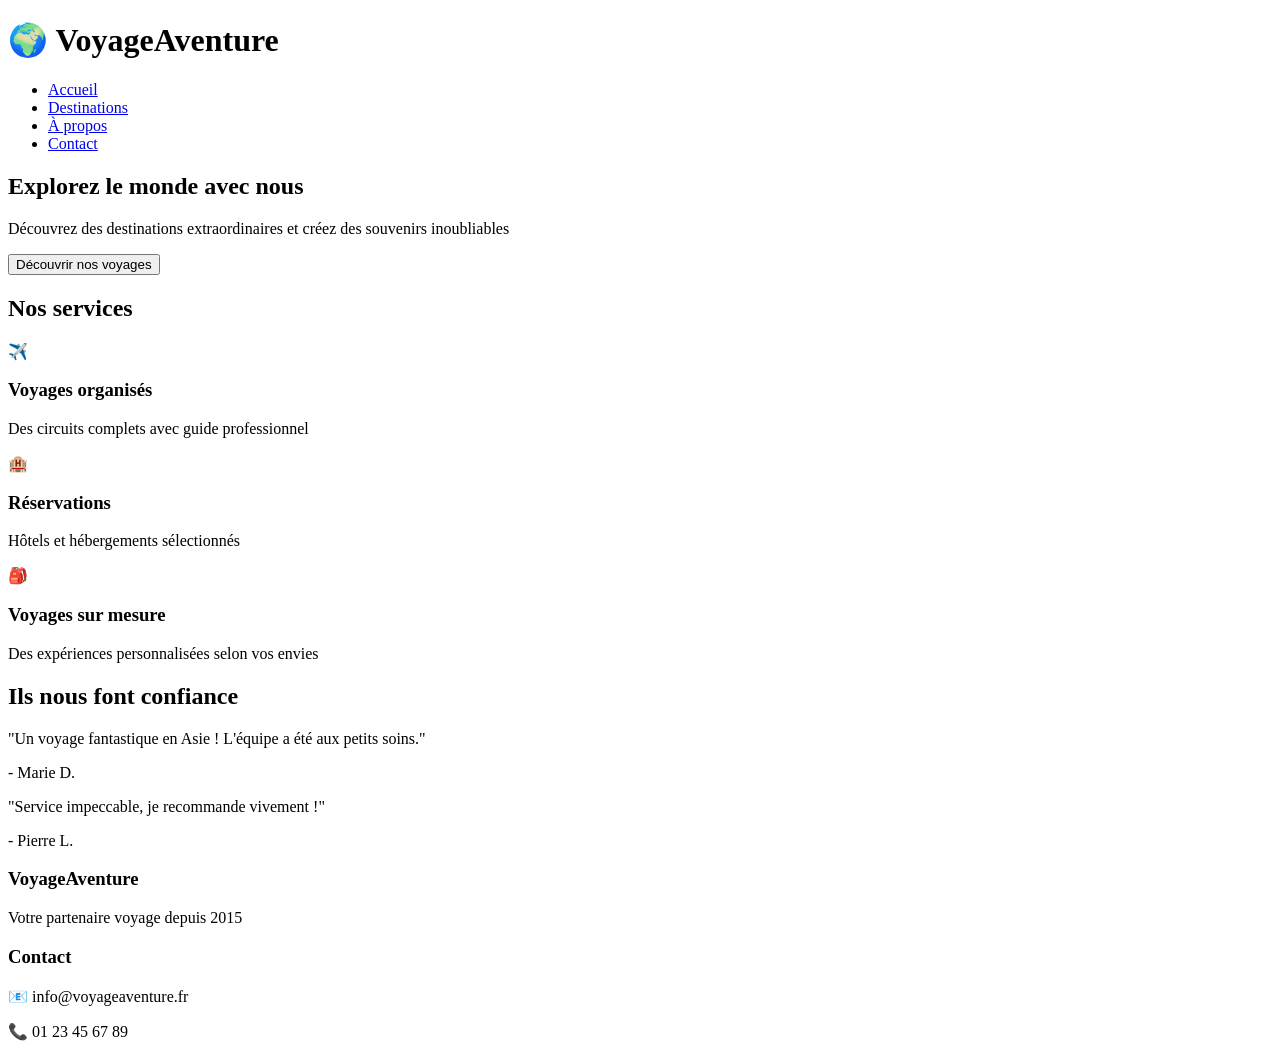
==== index.html @ 987fd785 "ajout des fichiers de base/ architecture du projet" ====
<!DOCTYPE html>
<html lang="fr">
<head>
    <meta charset="UTF-8">
    <meta name="viewport" content="width=device-width, initial-scale=1.0">
    <title>VoyageAventure - Accueil</title>
    <link rel="stylesheet" href="css/styles.css">
</head>
<body>
    <header class="site-header">
        <div class="container">
            <h1 class="logo">🌍 VoyageAventure</h1>
            <nav class="main-nav">
                <ul class="nav-list">
                    <li><a href="index.html" class="nav-link active">Accueil</a></li>
                    <li><a href="destinations.html" class="nav-link">Destinations</a></li>
                    <li><a href="apropos.html" class="nav-link">À propos</a></li>
                    <li><a href="contact.html" class="nav-link">Contact</a></li>
                </ul>
            </nav>
        </div>
    </header>

    <section class="hero">
        <div class="container">
            <div class="hero-content">
                <h2 class="hero-title">Explorez le monde avec nous</h2>
                <p class="hero-subtitle">Découvrez des destinations extraordinaires et créez des souvenirs inoubliables</p>
                <button class="cta-button">Découvrir nos voyages</button>
            </div>
        </div>
    </section>

    <section class="services">
        <div class="container">
            <h2 class="section-title">Nos services</h2>
            <div class="services-grid">
                <div class="service-card">
                    <div class="service-icon">✈️</div>
                    <h3 class="service-title">Voyages organisés</h3>
                    <p class="service-description">Des circuits complets avec guide professionnel</p>
                </div>
                <div class="service-card">
                    <div class="service-icon">🏨</div>
                    <h3 class="service-title">Réservations</h3>
                    <p class="service-description">Hôtels et hébergements sélectionnés</p>
                </div>
                <div class="service-card">
                    <div class="service-icon">🎒</div>
                    <h3 class="service-title">Voyages sur mesure</h3>
                    <p class="service-description">Des expériences personnalisées selon vos envies</p>
                </div>
            </div>
        </div>
    </section>

    <section class="testimonials">
        <div class="container">
            <h2 class="section-title">Ils nous font confiance</h2>
            <div class="testimonials-grid">
                <div class="testimonial-card">
                    <p class="testimonial-text">"Un voyage fantastique en Asie ! L'équipe a été aux petits soins."</p>
                    <p class="testimonial-author">- Marie D.</p>
                </div>
                <div class="testimonial-card">
                    <p class="testimonial-text">"Service impeccable, je recommande vivement !"</p>
                    <p class="testimonial-author">- Pierre L.</p>
                </div>
            </div>
        </div>
    </section>

    <footer class="site-footer">
        <div class="container">
            <div class="footer-content">
                <div class="footer-section">
                    <h3>VoyageAventure</h3>
                    <p>Votre partenaire voyage depuis 2015</p>
                </div>
                <div class="footer-section">
                    <h3>Contact</h3>
                    <p>📧 info@voyageaventure.fr</p>
                    <p>📞 01 23 45 67 89</p>
                </div>
            </div>
        </div>
    </footer>
</body>
</html>
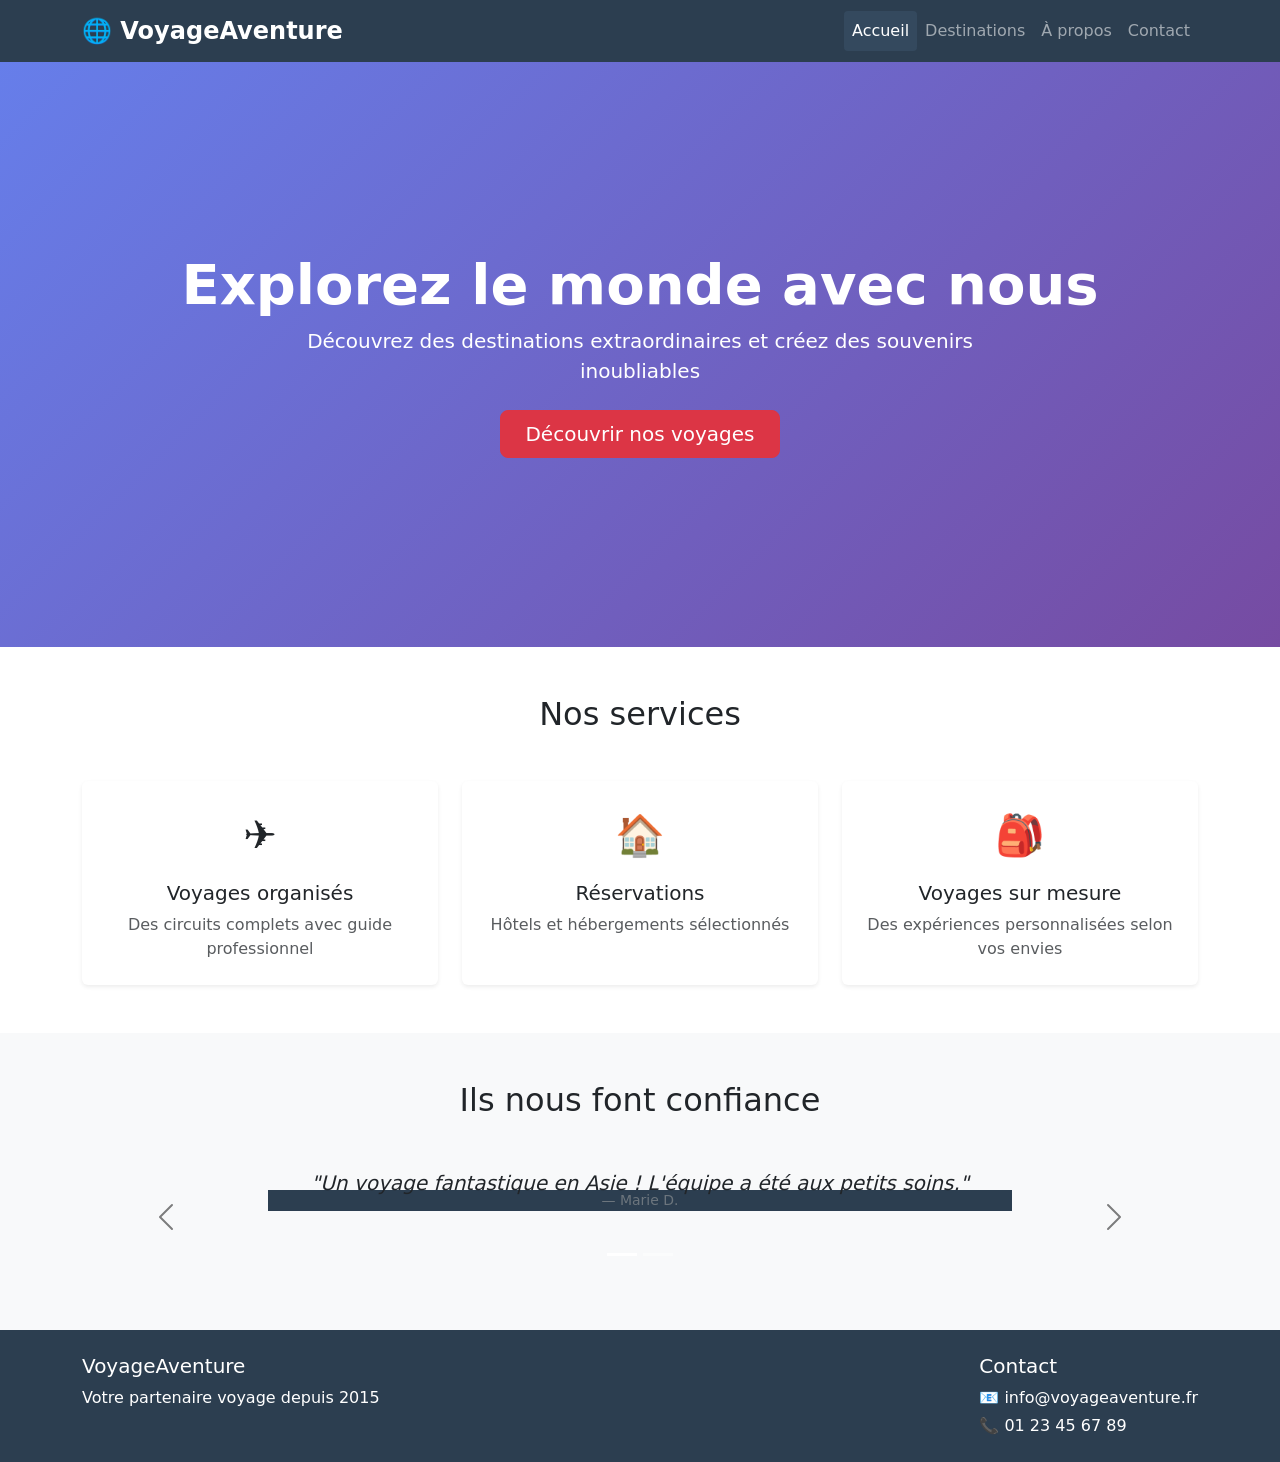
==== commit 9bd1d51e: "Migration accueil vers Bootstrap 5" ====
--- a/index.html
+++ b/index.html
@@ -1,89 +1,167 @@
 <!DOCTYPE html>
 <html lang="fr">
 <head>
-    <meta charset="UTF-8">
-    <meta name="viewport" content="width=device-width, initial-scale=1.0">
-    <title>VoyageAventure - Accueil</title>
-    <link rel="stylesheet" href="css/styles.css">
+  <meta charset="UTF-8">
+  <meta name="viewport" content="width=device-width, initial-scale=1.0">
+  <title>VoyageAventure - Accueil</title>
+
+  <link rel="stylesheet" href="https://cdn.jsdelivr.net/npm/bootstrap@5.3.3/dist/css/bootstrap.min.css">
+  <link rel="stylesheet" href="css/commun.css">
+  <link rel="stylesheet" href="css/accueil.css">
 </head>
 <body>
-    <header class="site-header">
-        <div class="container">
-            <h1 class="logo">🌍 VoyageAventure</h1>
-            <nav class="main-nav">
-                <ul class="nav-list">
-                    <li><a href="index.html" class="nav-link active">Accueil</a></li>
-                    <li><a href="destinations.html" class="nav-link">Destinations</a></li>
-                    <li><a href="apropos.html" class="nav-link">À propos</a></li>
-                    <li><a href="contact.html" class="nav-link">Contact</a></li>
-                </ul>
-            </nav>
+
+  <!-- NAVIGATION : composant partagé, identique sur les 4 pages -->
+  <header>
+    <nav class="navbar navbar-expand-lg navbar-dark sticky-top">
+      <div class="container">
+        <a class="navbar-brand" href="index.html">&#127760; VoyageAventure</a>
+
+        <button class="navbar-toggler" type="button" data-bs-toggle="collapse"
+                data-bs-target="#navPrincipale" aria-controls="navPrincipale"
+                aria-expanded="false" aria-label="Basculer la navigation">
+          <span class="navbar-toggler-icon"></span>
+        </button>
+
+        <div class="collapse navbar-collapse" id="navPrincipale">
+          <ul class="navbar-nav ms-auto">
+            <li class="nav-item">
+              <a class="nav-link active" aria-current="page" href="index.html">Accueil</a>
+            </li>
+            <li class="nav-item">
+              <a class="nav-link" href="destinations.html">Destinations</a>
+            </li>
+            <li class="nav-item">
+              <a class="nav-link" href="apropos.html">À propos</a>
+            </li>
+            <li class="nav-item">
+              <a class="nav-link" href="contact.html">Contact</a>
+            </li>
+          </ul>
         </div>
-    </header>
+      </div>
+    </nav>
+  </header>
 
-    <section class="hero">
-        <div class="container">
-            <div class="hero-content">
-                <h2 class="hero-title">Explorez le monde avec nous</h2>
-                <p class="hero-subtitle">Découvrez des destinations extraordinaires et créez des souvenirs inoubliables</p>
-                <button class="cta-button">Découvrir nos voyages</button>
-            </div>
-        </div>
+  <main>
+
+    <!-- HERO -->
+    <section class="hero d-flex align-items-center text-center text-white">
+      <div class="container py-5">
+        <h1 class="display-4 fw-bold">Explorez le monde avec nous</h1>
+        <p class="lead col-lg-8 mx-auto mb-4">
+          Découvrez des destinations extraordinaires et créez des souvenirs inoubliables
+        </p>
+        <a href="destinations.html" class="btn btn-danger btn-lg px-4">Découvrir nos voyages</a>
+      </div>
     </section>
 
-    <section class="services">
-        <div class="container">
-            <h2 class="section-title">Nos services</h2>
-            <div class="services-grid">
-                <div class="service-card">
-                    <div class="service-icon">✈️</div>
-                    <h3 class="service-title">Voyages organisés</h3>
-                    <p class="service-description">Des circuits complets avec guide professionnel</p>
-                </div>
-                <div class="service-card">
-                    <div class="service-icon">🏨</div>
-                    <h3 class="service-title">Réservations</h3>
-                    <p class="service-description">Hôtels et hébergements sélectionnés</p>
-                </div>
-                <div class="service-card">
-                    <div class="service-icon">🎒</div>
-                    <h3 class="service-title">Voyages sur mesure</h3>
-                    <p class="service-description">Des expériences personnalisées selon vos envies</p>
-                </div>
+    <!-- SERVICES : Bootstrap cards -->
+    <section class="py-5">
+      <div class="container">
+        <h2 class="text-center mb-5">Nos services</h2>
+        <div class="row g-4 justify-content-center">
+
+          <div class="col-sm-8 col-md-4">
+            <div class="card service-card h-100 text-center border-0 shadow-sm">
+              <div class="card-body p-4">
+                <div class="fs-1 mb-3">&#9992;&#65039;</div>
+                <h3 class="card-title h5">Voyages organisés</h3>
+                <p class="card-text text-muted">Des circuits complets avec guide professionnel</p>
+              </div>
             </div>
+          </div>
+
+          <div class="col-sm-8 col-md-4">
+            <div class="card service-card h-100 text-center border-0 shadow-sm">
+              <div class="card-body p-4">
+                <div class="fs-1 mb-3">&#127968;</div>
+                <h3 class="card-title h5">Réservations</h3>
+                <p class="card-text text-muted">Hôtels et hébergements sélectionnés</p>
+              </div>
+            </div>
+          </div>
+
+          <div class="col-sm-8 col-md-4">
+            <div class="card service-card h-100 text-center border-0 shadow-sm">
+              <div class="card-body p-4">
+                <div class="fs-1 mb-3">&#127890;</div>
+                <h3 class="card-title h5">Voyages sur mesure</h3>
+                <p class="card-text text-muted">Des expériences personnalisées selon vos envies</p>
+              </div>
+            </div>
+          </div>
+
         </div>
+      </div>
     </section>
 
-    <section class="testimonials">
-        <div class="container">
-            <h2 class="section-title">Ils nous font confiance</h2>
-            <div class="testimonials-grid">
-                <div class="testimonial-card">
-                    <p class="testimonial-text">"Un voyage fantastique en Asie ! L'équipe a été aux petits soins."</p>
-                    <p class="testimonial-author">- Marie D.</p>
-                </div>
-                <div class="testimonial-card">
-                    <p class="testimonial-text">"Service impeccable, je recommande vivement !"</p>
-                    <p class="testimonial-author">- Pierre L.</p>
-                </div>
+    <!-- TÉMOIGNAGES : Bootstrap carousel (le composant JS demandé) -->
+    <section class="py-5 bg-light">
+      <div class="container">
+        <h2 class="text-center mb-5">Ils nous font confiance</h2>
+
+        <div id="carouselTemoignages" class="carousel slide" data-bs-ride="carousel">
+          <div class="carousel-inner">
+
+            <div class="carousel-item active">
+              <blockquote class="text-center mx-auto col-lg-8">
+                <p class="fs-5 fst-italic mb-2">
+                  "Un voyage fantastique en Asie ! L'équipe a été aux petits soins."
+                </p>
+                <footer class="blockquote-footer">Marie D.</footer>
+              </blockquote>
             </div>
+
+            <div class="carousel-item">
+              <blockquote class="text-center mx-auto col-lg-8">
+                <p class="fs-5 fst-italic mb-2">
+                  "Service impeccable, je recommande vivement !"
+                </p>
+                <footer class="blockquote-footer">Pierre L.</footer>
+              </blockquote>
+            </div>
+
+          </div>
+
+          <button class="carousel-control-prev" type="button"
+                  data-bs-target="#carouselTemoignages" data-bs-slide="prev">
+            <span class="carousel-control-prev-icon" aria-hidden="true"></span>
+            <span class="visually-hidden">Témoignage précédent</span>
+          </button>
+          <button class="carousel-control-next" type="button"
+                  data-bs-target="#carouselTemoignages" data-bs-slide="next">
+            <span class="carousel-control-next-icon" aria-hidden="true"></span>
+            <span class="visually-hidden">Témoignage suivant</span>
+          </button>
+
+          <div class="carousel-indicators position-relative mt-3">
+            <button type="button" data-bs-target="#carouselTemoignages" data-bs-slide-to="0"
+                    class="active" aria-current="true" aria-label="Témoignage 1"></button>
+            <button type="button" data-bs-target="#carouselTemoignages" data-bs-slide-to="1"
+                    aria-label="Témoignage 2"></button>
+          </div>
         </div>
+      </div>
     </section>
 
-    <footer class="site-footer">
-        <div class="container">
-            <div class="footer-content">
-                <div class="footer-section">
-                    <h3>VoyageAventure</h3>
-                    <p>Votre partenaire voyage depuis 2015</p>
-                </div>
-                <div class="footer-section">
-                    <h3>Contact</h3>
-                    <p>📧 info@voyageaventure.fr</p>
-                    <p>📞 01 23 45 67 89</p>
-                </div>
-            </div>
-        </div>
-    </footer>
+  </main>
+
+  <!-- FOOTER : composant partagé, identique sur les 4 pages -->
+  <footer class="text-white py-4">
+    <div class="container d-flex flex-wrap justify-content-between gap-4">
+      <div>
+        <h3 class="h5">VoyageAventure</h3>
+        <p class="mb-0">Votre partenaire voyage depuis 2015</p>
+      </div>
+      <div>
+        <h3 class="h5">Contact</h3>
+        <p class="mb-1">&#128231; info@voyageaventure.fr</p>
+        <p class="mb-0">&#128222; 01 23 45 67 89</p>
+      </div>
+    </div>
+  </footer>
+
+  <script src="https://cdn.jsdelivr.net/npm/bootstrap@5.3.3/dist/js/bootstrap.bundle.min.js"></script>
 </body>
 </html>
--- a/css/commun.css
+++ b/css/commun.css
@@ -0,0 +1,30 @@
+/*
+  commun.css — styles partagés entre les 4 pages (navbar + footer).
+  Proposition de départ à valider avec le dev3 (composants partagés) :
+  n'y mettre QUE ce qui doit être strictement identique partout.
+*/
+
+:root {
+  --voyage-navy: #2c3e50;
+  --voyage-navy-dark: #34495e;
+  --voyage-accent: #3498db;
+}
+
+.navbar {
+  background-color: var(--voyage-navy);
+}
+
+.navbar-brand {
+  font-size: 1.5rem;
+  font-weight: bold;
+}
+
+.nav-link.active,
+.nav-link:hover {
+  background-color: var(--voyage-navy-dark);
+  border-radius: 4px;
+}
+
+footer {
+  background-color: var(--voyage-navy);
+}
--- a/css/accueil.css
+++ b/css/accueil.css
@@ -0,0 +1,25 @@
+/* accueil.css — spécifique à index.html (moins de 50 lignes) */
+
+.hero {
+  background: linear-gradient(135deg, #667eea 0%, #764ba2 100%);
+  min-height: 65vh;
+}
+
+.service-card {
+  transition: transform 0.3s ease, box-shadow 0.3s ease;
+}
+
+.service-card:hover {
+  transform: translateY(-5px);
+  box-shadow: 0 0.5rem 1rem rgba(52, 152, 219, 0.35) !important;
+}
+
+/* Les icônes du carousel sont blanches par défaut : illisibles sur fond clair */
+.carousel-control-prev-icon,
+.carousel-control-next-icon {
+  filter: invert(1) grayscale(100);
+}
+
+.carousel-indicators button {
+  background-color: var(--voyage-navy);
+}
